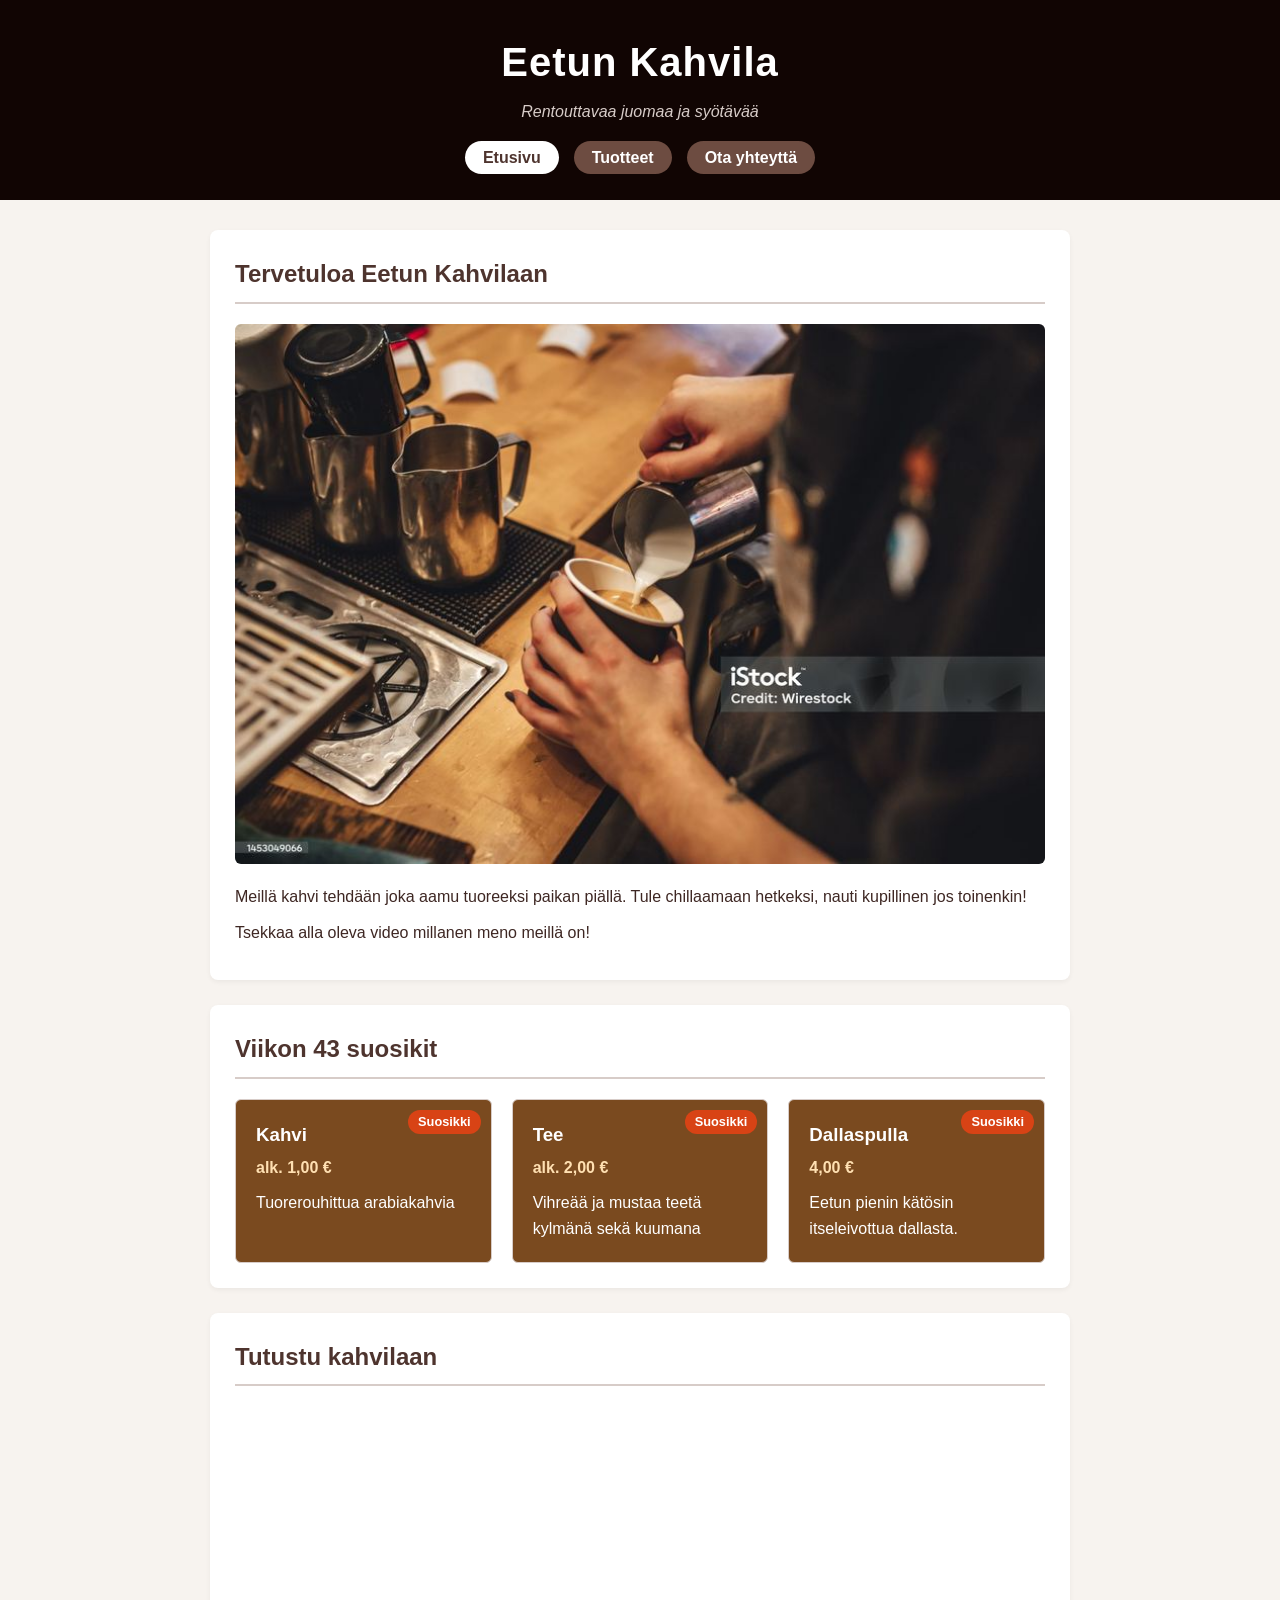
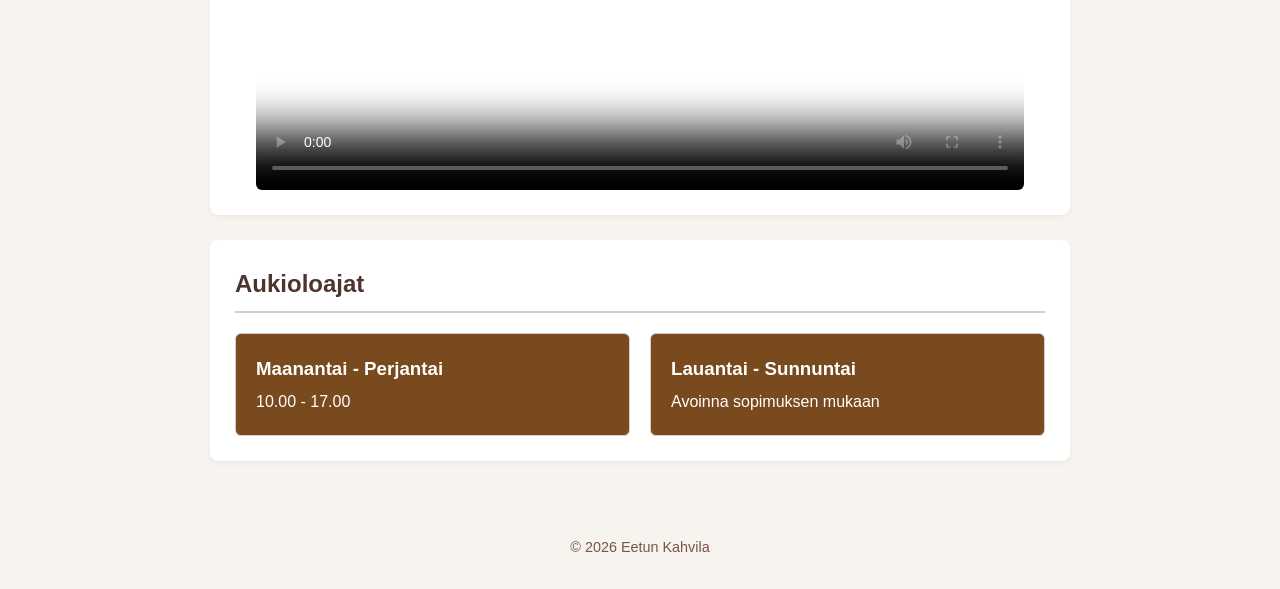
==== index.html @ de48a1c0 "Kahvilasivustot" ====
<!DOCTYPE html>
<html lang="fi">
<head>
  <meta charset="UTF-8">
  <meta name="viewport" content="width=device-width, initial-scale=1.0">
  <title>Eetun Kahvila - Etusivu</title>
  <link rel="stylesheet" href="css/tyylit.css">
</head>
<body>

  <header>
    <h1>Eetun Kahvila</h1>
    <p>Rentouttavaa juomaa ja syötävää</p>
    <nav>
      <ul>
        <li><a href="index.html" class="active" aria-current="page">Etusivu</a></li>
        <li><a href="tuotteet.html">Tuotteet</a></li>
        <li><a href="yhteystiedot.html">Ota yhteyttä</a></li>
      </ul>
    </nav>
  </header>

  <main>
    <section>
      <h2>Tervetuloa Eetun Kahvilaan</h2>
      <div class="esittely">
        <img src="images/barista.jpg" alt="Barista kaataa vaahdotettua maitoa latteen" width="800" height="534">
        <div class="esittely-teksti">
          <p>Meillä kahvi tehdään joka aamu tuoreeksi paikan piällä. Tule chillaamaan hetkeksi, nauti kupillinen jos toinenkin!</p>
          <p>Tsekkaa alla oleva video millanen meno meillä on!</p>
        </div>
      </div>
    </section>

    <section>
      <h2>Viikon 43 suosikit</h2>
      <div class="kortti-alue">
        <article class="kortti">
          <span class="merkki">Suosikki</span>
          <h3>Kahvi</h3>
          <p class="hinta">alk. 1,00 €</p>
          <p>Tuorerouhittua arabiakahvia</p>
        </article>

        <article class="kortti">
          <span class="merkki">Suosikki</span>
          <h3>Tee</h3>
          <p class="hinta">alk. 2,00 €</p>
          <p>Vihreää ja mustaa teetä kylmänä sekä kuumana</p>
        </article>

        <article class="kortti">
          <span class="merkki">Suosikki</span>
          <h3>Dallaspulla</h3>
          <p class="hinta">4,00 €</p>
          <p>Eetun pienin kätösin itseleivottua dallasta.</p>
        </article>
      </div>
    </section>

    <section>
      <h2>Tutustu kahvilaan</h2>
      <video controls width="768" height="432" poster="images/video-esikatselu.jpg">
        <source src="media/esittely.mp4" type="video/mp4">
        Selaimesi ei tue videota.
      </video>
    </section>

    <section>
      <h2>Aukioloajat</h2>
      <div class="aukiolo-alue">
        <article class="kortti">
          <h3>Maanantai - Perjantai</h3>
          <p>10.00 - 17.00</p>
        </article>

        <article class="kortti">
          <h3>Lauantai - Sunnuntai</h3>
          <p>Avoinna sopimuksen mukaan</p>
        </article>
      </div>
    </section>
  </main>

  <footer>
    <p>&copy; 2026 Eetun Kahvila</p>
  </footer>

</body>
</html>
---- css/tyylit.css ----
* {
  box-sizing: border-box;
  margin: 0;
  padding: 0;
}

body {
  font-family: 'Segoe UI', Tahoma, Geneva, Verdana, sans-serif;
  background-color: #f7f3ef;
  color: #3e2723;
  line-height: 1.6;
  display: flex;
  flex-direction: column;
  min-height: 100vh;
}

p {
  margin-bottom: 10px;
}

header {
  background-color: #110503;
  color: #ffffff;
  padding: 30px 20px;
  text-align: center;
}

header h1 {
  font-size: 2.5rem;
  margin-bottom: 5px;
  letter-spacing: 1px;
}

header p {
  color: #d7ccc8;
  font-style: italic;
  margin-bottom: 20px;
}

nav ul {
  list-style: none;
  display: flex;
  justify-content: center;
  gap: 15px;
  flex-wrap: wrap;
}

nav a {
  color: #ffffff;
  text-decoration: none;
  font-weight: bold;
  padding: 8px 18px;
  border-radius: 20px;
  background-color: #6d4c41;
  transition: all 0.3s ease;
}

nav a:hover {
  background-color: #d84315;
}

nav a:focus-visible {
  outline: 2px solid #d84315;
  outline-offset: 2px;
}

nav a.active {
  background-color: #ffffff;
  color: #4e342e;
}

main {
  flex: 1;
  width: 100%;
  max-width: 900px;
  margin: 30px auto;
  padding: 0 20px;
}

section {
  background: #ffffff;
  padding: 25px;
  margin-bottom: 25px;
  border-radius: 8px;
  box-shadow: 0 2px 5px rgba(0,0,0,0.05);
}

h2 {
  color: #4e342e;
  border-bottom: 2px solid #d7ccc8;
  padding-bottom: 8px;
  margin-bottom: 20px;
}

.kortti-alue {
  display: flex;
  gap: 20px;
  flex-wrap: wrap;
}

.kortti {
  position: relative;
  background-color: #7a4a1f;
  color: #ffffff;
  border: 1px solid #d7ccc8;
  border-radius: 6px;
  padding: 20px;
  flex: 1;
  min-width: 200px;
  transition: transform 0.2s ease;
}

.kortti:hover {
  transform: translateY(-5px);
}

.kortti h3 {
  color: #ffffff;
  margin-bottom: 5px;
}

.kortti p:last-child {
  margin-bottom: 0;
}

.kortti .hinta {
  font-weight: bold;
  color: #ffe0b2;
  margin-bottom: 10px;
}

.merkki {
  position: absolute;
  top: 10px;
  right: 10px;
  background: #d84315;
  color: #ffffff;
  padding: 2px 10px;
  border-radius: 12px;
  font-size: 0.8rem;
  font-weight: bold;
}

img {
  max-width: 100%;
  height: auto;
  border-radius: 6px;
}

.esittely {
  display: flex;
  gap: 20px;
  flex-wrap: wrap;
  align-items: center;
}

.esittely img {
  flex: 1 1 300px;
}

.esittely-teksti {
  flex: 1 1 300px;
}

.kuva {
  margin-bottom: 25px;
}

.kuva img {
  width: 100%;
  height: 300px;
  object-fit: cover;
  object-position: center 65%;
}

.kuva figcaption {
  font-size: 0.9rem;
  color: #795548;
  margin-top: 6px;
  font-style: italic;
}

video {
  display: block;
  width: 100%;
  max-width: 768px;
  height: auto;
  margin: 0 auto;
  border-radius: 6px;
}

.tuoteryhmat {
  display: grid;
  grid-template-columns: repeat(auto-fit, minmax(200px, 1fr));
  gap: 20px;
  margin-bottom: 25px;
}

.aukiolo-alue {
  display: grid;
  grid-template-columns: repeat(auto-fit, minmax(250px, 1fr));
  gap: 20px;
}

.taulukko-kaaro {
  overflow-x: auto;
}

table {
  width: 100%;
  border-collapse: collapse;
  margin-top: 10px;
}

th, td {
  padding: 12px 15px;
  text-align: left;
  border-bottom: 1px solid #e0e0e0;
}

th {
  background-color: #4e342e;
  color: white;
}

tbody tr:nth-child(even) {
  background-color: #fcf8f5;
}

tbody tr:hover {
  background-color: #f5ebe6;
}

.yhteys-lomake {
  display: flex;
  flex-direction: column;
  gap: 15px;
}

.lomake-ryhma {
  display: flex;
  flex-direction: column;
}

.lomake-ryhma label {
  font-weight: bold;
  margin-bottom: 5px;
  color: #4e342e;
}

.lomake-ryhma input,
.lomake-ryhma textarea {
  padding: 10px;
  border: 1px solid #ccc;
  border-radius: 4px;
  font-size: 1rem;
  font-family: inherit;
}

.laheta-nappi {
  background-color: #110503;
  color: white;
  padding: 12px;
  border: none;
  border-radius: 4px;
  font-size: 1rem;
  font-weight: bold;
  cursor: pointer;
  transition: background 0.3s ease;
}

.laheta-nappi:hover {
  background-color: #d84315;
}

/* FOOTER */
footer {
  text-align: center;
  padding: 20px;
  color: #795548;
  font-size: 0.9rem;
}

/* RESPONSIIVISUUS */
@media (max-width: 600px) {
  nav ul {
    flex-direction: column;
    align-items: center;
    gap: 8px;
  }
}
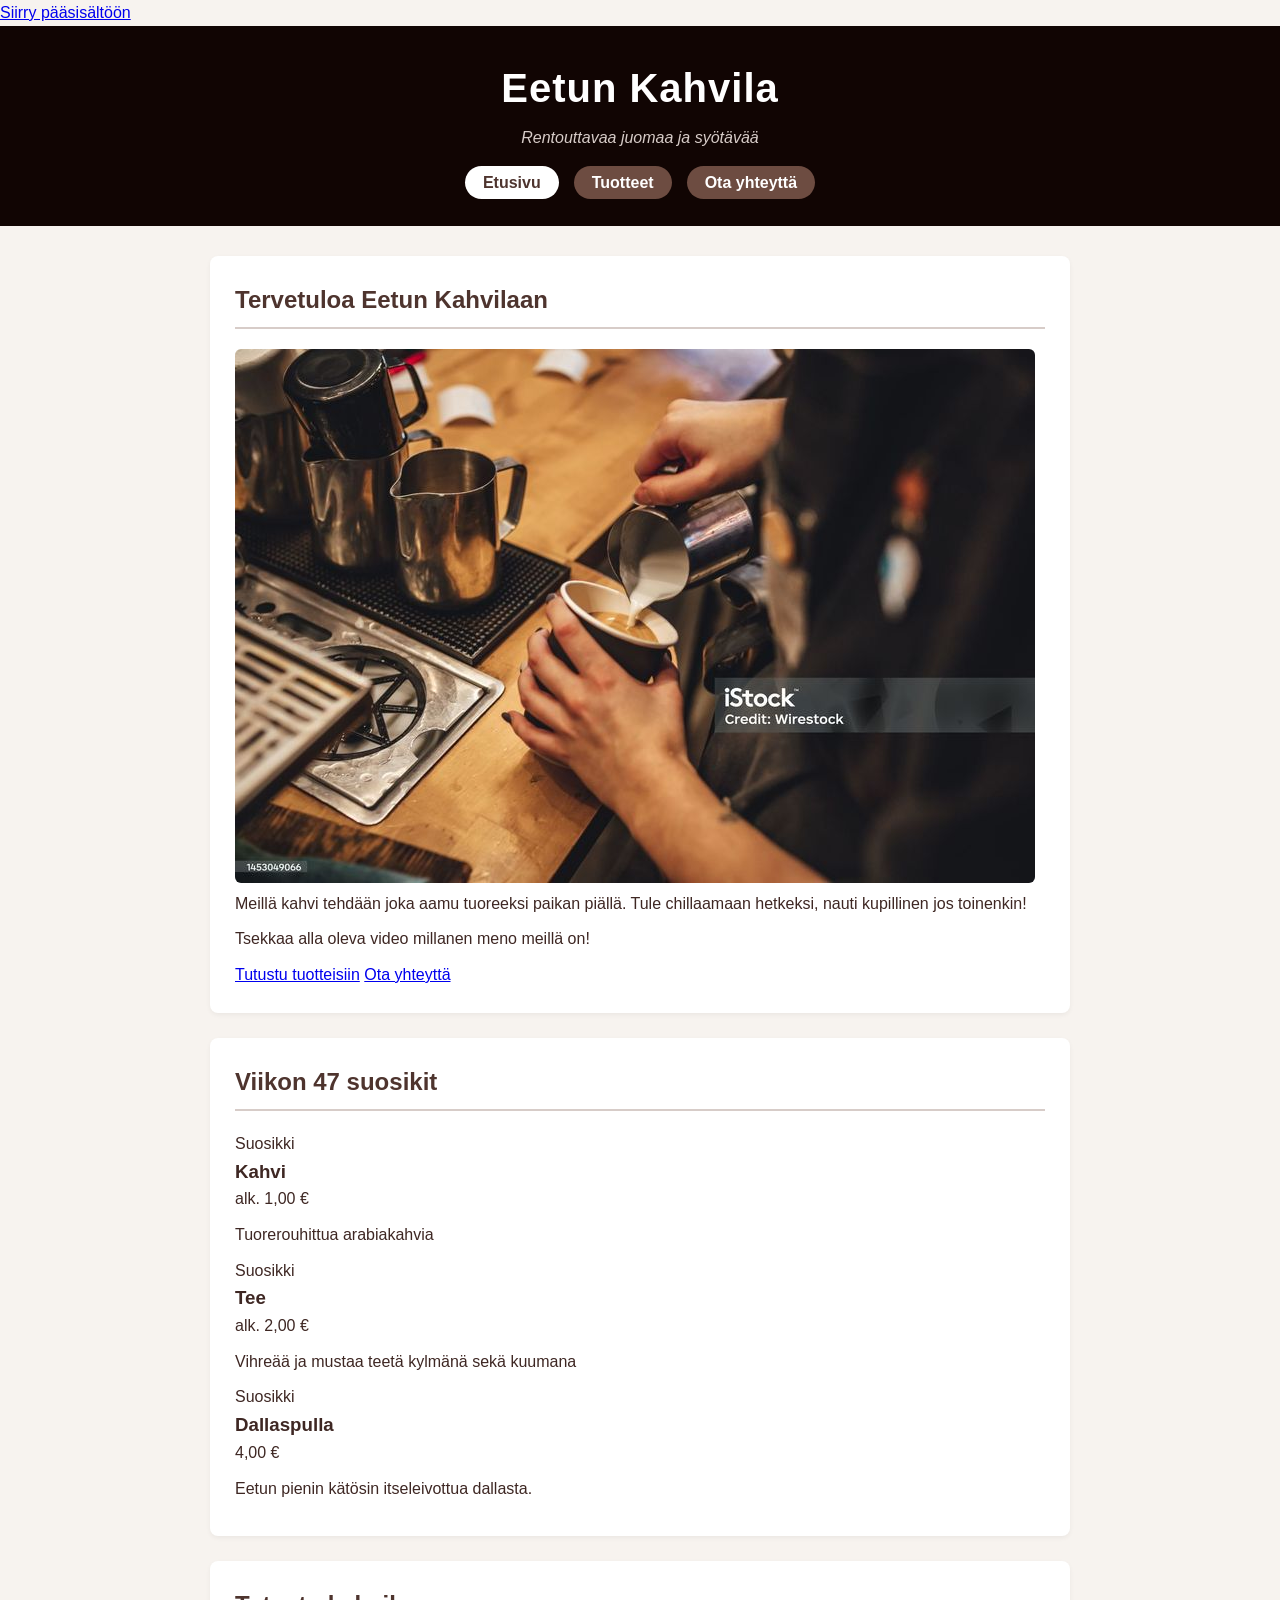
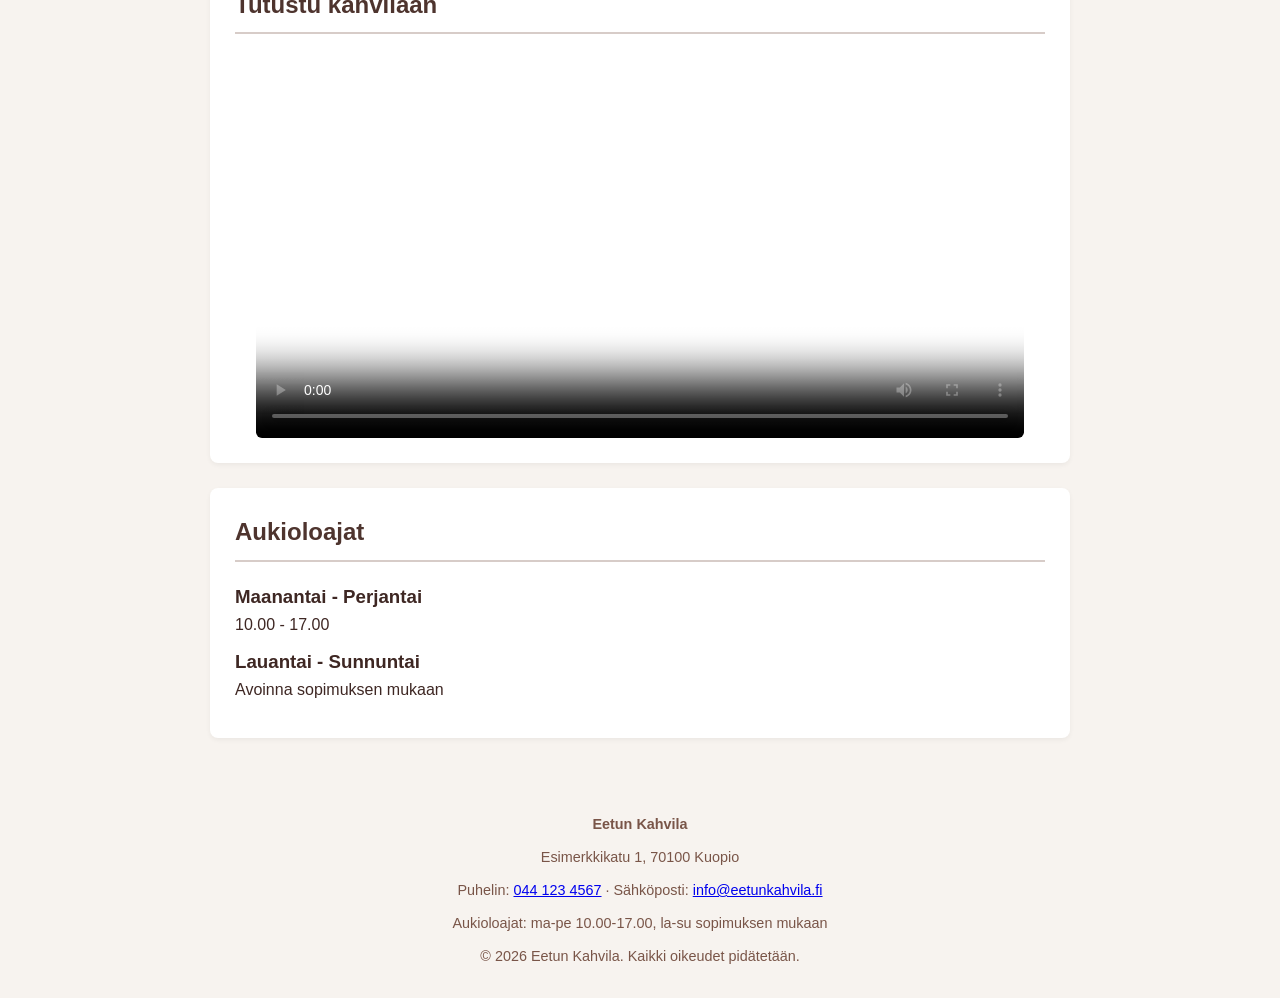
==== commit 85aaca9c: "Kahvila 17.11" ====
--- a/index.html
+++ b/index.html
@@ -1,18 +1,23 @@
-
 <!DOCTYPE html>
 <html lang="fi">
+
 <head>
   <meta charset="UTF-8">
   <meta name="viewport" content="width=device-width, initial-scale=1.0">
+  <meta name="description" content="Eetun Kahvila tarjoaa tuoretta kahvia, teetä ja itseleivottuja pullia. Tutustu viikon suosikkeihin ja aukioloaikoihin.">
   <title>Eetun Kahvila - Etusivu</title>
   <link rel="stylesheet" href="css/tyylit.css">
 </head>
+
 <body>
 
-  <header>
+  <a class="skip-link" href="#main-content">Siirry pääsisältöön</a>
+
+  <header class="site-header">
     <h1>Eetun Kahvila</h1>
-    <p>Rentouttavaa juomaa ja syötävää</p>
-    <nav>
+    <p class="site-tagline">Rentouttavaa juomaa ja syötävää</p>
+
+    <nav class="site-nav" aria-label="Päävalikko">
       <ul>
         <li><a href="index.html" class="active" aria-current="page">Etusivu</a></li>
         <li><a href="tuotteet.html">Tuotteet</a></li>
@@ -21,47 +26,62 @@
     </nav>
   </header>
 
-  <main>
+  <main id="main-content">
+
     <section>
       <h2>Tervetuloa Eetun Kahvilaan</h2>
-      <div class="esittely">
+
+      <div class="intro">
         <img src="images/barista.jpg" alt="Barista kaataa vaahdotettua maitoa latteen" width="800" height="534">
-        <div class="esittely-teksti">
+
+        <div class="intro-text">
           <p>Meillä kahvi tehdään joka aamu tuoreeksi paikan piällä. Tule chillaamaan hetkeksi, nauti kupillinen jos toinenkin!</p>
           <p>Tsekkaa alla oleva video millanen meno meillä on!</p>
+
+          <div class="buttons">
+            <a class="btn" href="tuotteet.html">Tutustu tuotteisiin</a>
+            <a class="btn secondary" href="yhteystiedot.html">Ota yhteyttä</a>
+          </div>
         </div>
       </div>
     </section>
 
     <section>
-      <h2>Viikon 43 suosikit</h2>
-      <div class="kortti-alue">
-        <article class="kortti">
-          <span class="merkki">Suosikki</span>
-          <h3>Kahvi</h3>
-          <p class="hinta">alk. 1,00 €</p>
-          <p>Tuorerouhittua arabiakahvia</p>
+      <h2>Viikon 47 suosikit</h2>
+
+      <div class="grid">
+        <article class="card">
+          <span class="badge">Suosikki</span>
+          <div class="card-body">
+            <h3>Kahvi</h3>
+            <p class="hinta">alk. 1,00 €</p>
+            <p>Tuorerouhittua arabiakahvia</p>
+          </div>
         </article>
 
-        <article class="kortti">
-          <span class="merkki">Suosikki</span>
-          <h3>Tee</h3>
-          <p class="hinta">alk. 2,00 €</p>
-          <p>Vihreää ja mustaa teetä kylmänä sekä kuumana</p>
+        <article class="card">
+          <span class="badge">Suosikki</span>
+          <div class="card-body">
+            <h3>Tee</h3>
+            <p class="hinta">alk. 2,00 €</p>
+            <p>Vihreää ja mustaa teetä kylmänä sekä kuumana</p>
+          </div>
         </article>
 
-        <article class="kortti">
-          <span class="merkki">Suosikki</span>
-          <h3>Dallaspulla</h3>
-          <p class="hinta">4,00 €</p>
-          <p>Eetun pienin kätösin itseleivottua dallasta.</p>
+        <article class="card">
+          <span class="badge">Suosikki</span>
+          <div class="card-body">
+            <h3>Dallaspulla</h3>
+            <p class="hinta">4,00 €</p>
+            <p>Eetun pienin kätösin itseleivottua dallasta.</p>
+          </div>
         </article>
       </div>
     </section>
 
     <section>
       <h2>Tutustu kahvilaan</h2>
-      <video controls width="768" height="432" poster="images/video-esikatselu.jpg">
+      <video controls preload="metadata" width="768" height="432" poster="images/video-esikatselu.jpg">
         <source src="media/esittely.mp4" type="video/mp4">
         Selaimesi ei tue videota.
       </video>
@@ -69,23 +89,37 @@
 
     <section>
       <h2>Aukioloajat</h2>
-      <div class="aukiolo-alue">
-        <article class="kortti">
-          <h3>Maanantai - Perjantai</h3>
-          <p>10.00 - 17.00</p>
+
+      <div class="grid grid-2">
+        <article class="card">
+          <div class="card-body">
+            <h3>Maanantai - Perjantai</h3>
+            <p>10.00 - 17.00</p>
+          </div>
         </article>
 
-        <article class="kortti">
-          <h3>Lauantai - Sunnuntai</h3>
-          <p>Avoinna sopimuksen mukaan</p>
+        <article class="card">
+          <div class="card-body">
+            <h3>Lauantai - Sunnuntai</h3>
+            <p>Avoinna sopimuksen mukaan</p>
+          </div>
         </article>
       </div>
     </section>
+
   </main>
 
-  <footer>
-    <p>&copy; 2026 Eetun Kahvila</p>
+  <footer class="site-footer">
+    <p><strong>Eetun Kahvila</strong></p>
+    <p>Esimerkkikatu 1, 70100 Kuopio</p>
+    <p>
+      Puhelin: <a href="tel:+358441234567">044 123 4567</a> ·
+      Sähköposti: <a href="mailto:info@eetunkahvila.fi">info@eetunkahvila.fi</a>
+    </p>
+    <p>Aukioloajat: ma-pe 10.00-17.00, la-su sopimuksen mukaan</p>
+    <p>&copy; 2026 Eetun Kahvila. Kaikki oikeudet pidätetään.</p>
   </footer>
 
 </body>
+
 </html>
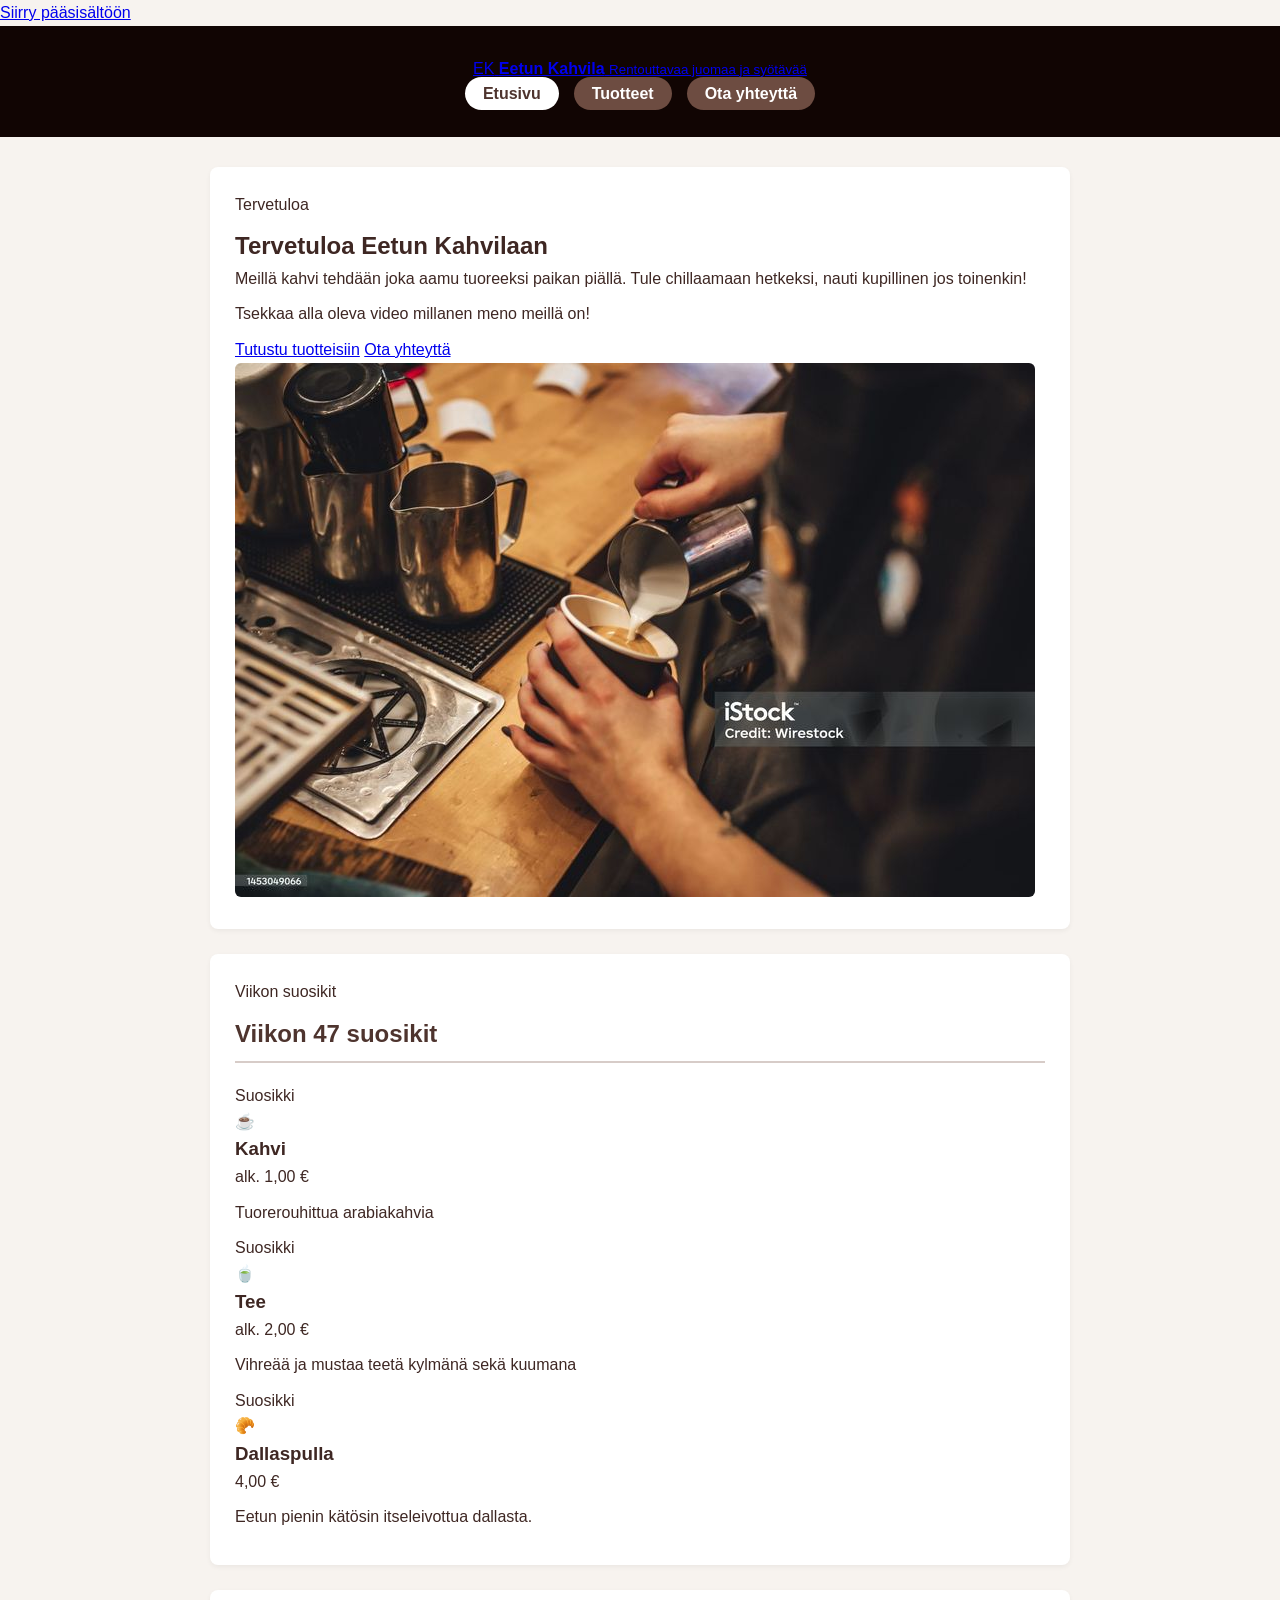
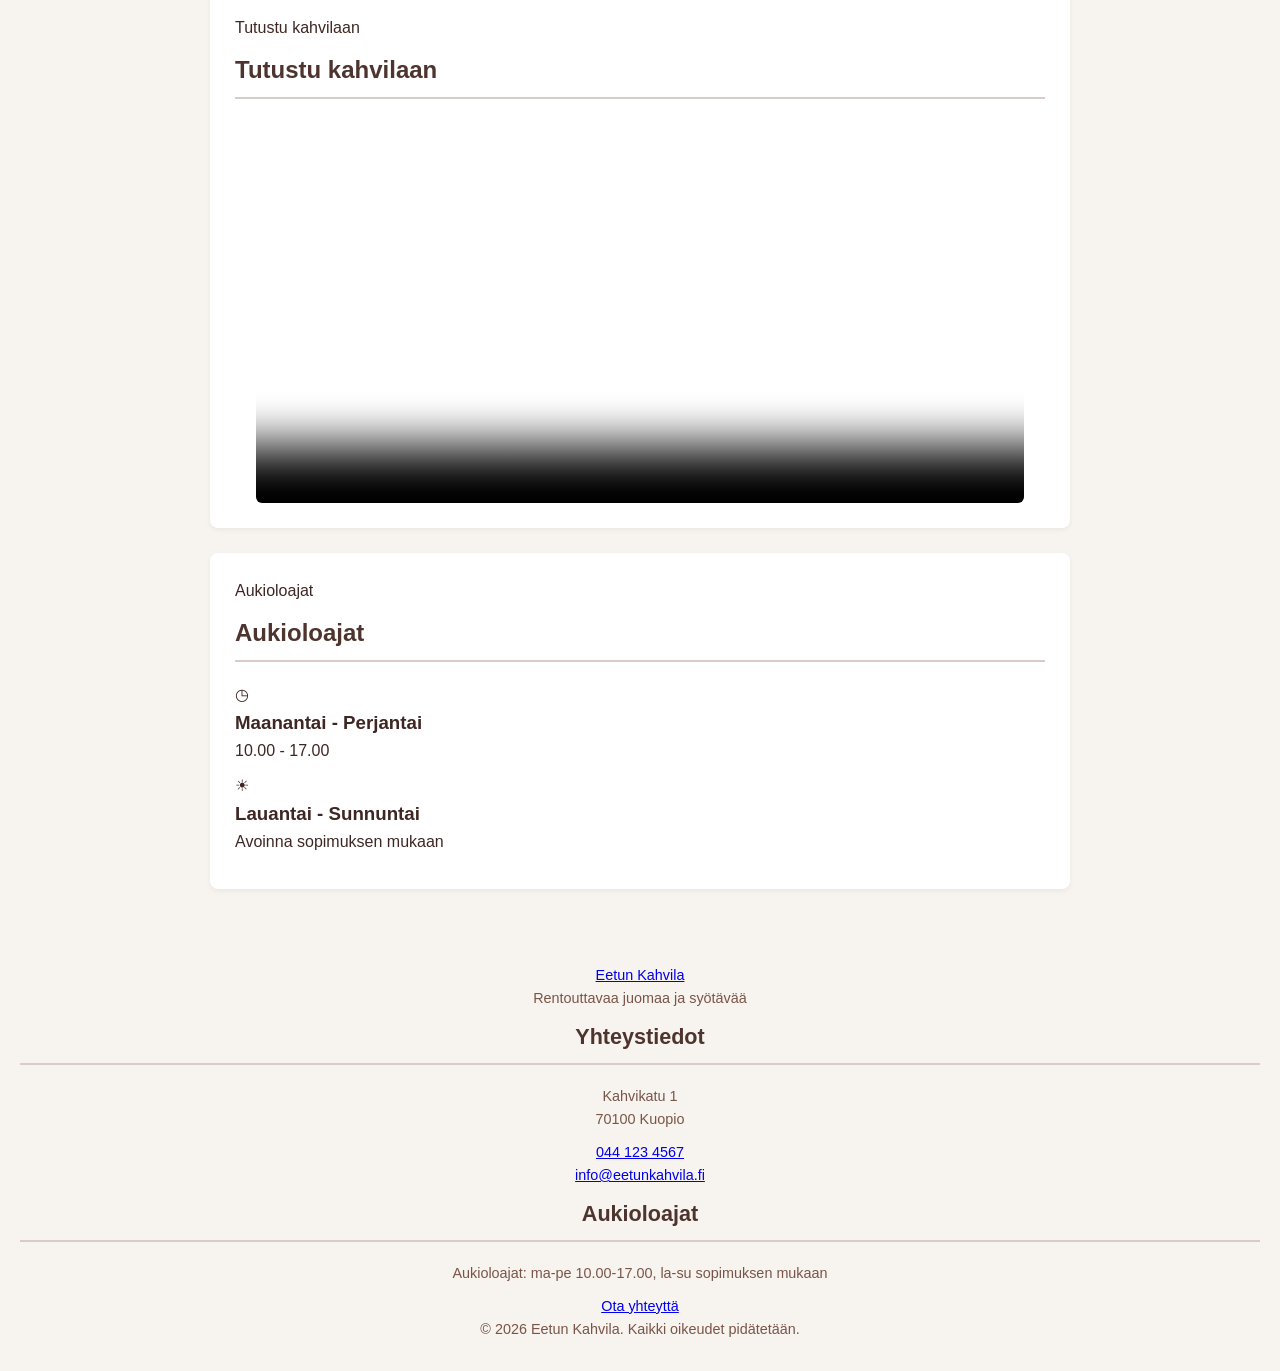
==== commit 42d464b4: "Päivitetty versio" ====
--- a/index.html
+++ b/index.html
@@ -1,6 +1,6 @@
+
 <!DOCTYPE html>
 <html lang="fi">
-
 <head>
   <meta charset="UTF-8">
   <meta name="viewport" content="width=device-width, initial-scale=1.0">
@@ -10,96 +10,122 @@
 </head>
 
 <body>
-
   <a class="skip-link" href="#main-content">Siirry pääsisältöön</a>
 
   <header class="site-header">
-    <h1>Eetun Kahvila</h1>
-    <p class="site-tagline">Rentouttavaa juomaa ja syötävää</p>
+    <div class="header-inner">
+      <a class="brand" href="index.html">
+        <span class="brand-mark">EK</span>
+        <span>
+          <strong>Eetun Kahvila</strong>
+          <small>Rentouttavaa juomaa ja syötävää</small>
+        </span>
+      </a>
 
-    <nav class="site-nav" aria-label="Päävalikko">
-      <ul>
-        <li><a href="index.html" class="active" aria-current="page">Etusivu</a></li>
-        <li><a href="tuotteet.html">Tuotteet</a></li>
-        <li><a href="yhteystiedot.html">Ota yhteyttä</a></li>
-      </ul>
-    </nav>
+      <nav class="site-nav" aria-label="Päävalikko">
+        <ul>
+          <li><a href="index.html" class="active" aria-current="page">Etusivu</a></li>
+          <li><a href="tuotteet.html">Tuotteet</a></li>
+          <li><a href="yhteystiedot.html">Ota yhteyttä</a></li>
+        </ul>
+      </nav>
+    </div>
   </header>
 
   <main id="main-content">
 
-    <section>
-      <h2>Tervetuloa Eetun Kahvilaan</h2>
+    <section class="hero">
+      <div class="hero-copy">
+        <p class="eyebrow">Tervetuloa</p>
+        <h1>Tervetuloa Eetun Kahvilaan</h1>
 
-      <div class="intro">
-        <img src="images/barista.jpg" alt="Barista kaataa vaahdotettua maitoa latteen" width="800" height="534">
+        <p>Meillä kahvi tehdään joka aamu tuoreeksi paikan piällä. Tule chillaamaan hetkeksi, nauti kupillinen jos toinenkin!</p>
 
-        <div class="intro-text">
-          <p>Meillä kahvi tehdään joka aamu tuoreeksi paikan piällä. Tule chillaamaan hetkeksi, nauti kupillinen jos toinenkin!</p>
-          <p>Tsekkaa alla oleva video millanen meno meillä on!</p>
+        <p>Tsekkaa alla oleva video millanen meno meillä on!</p>
 
-          <div class="buttons">
-            <a class="btn" href="tuotteet.html">Tutustu tuotteisiin</a>
-            <a class="btn secondary" href="yhteystiedot.html">Ota yhteyttä</a>
-          </div>
+        <div class="buttons">
+          <a class="btn" href="tuotteet.html">Tutustu tuotteisiin</a>
+          <a class="btn btn-outline" href="yhteystiedot.html">Ota yhteyttä</a>
         </div>
+      </div>
+
+      <div class="hero-image">
+        <img src="images/barista.jpg"
+             alt="Barista kaataa vaahdotettua maitoa latteen"
+             width="800" height="534">
       </div>
     </section>
 
-    <section>
-      <h2>Viikon 47 suosikit</h2>
+    <section class="section">
+      <div class="section-heading">
+        <p class="eyebrow">Viikon suosikit</p>
+        <h2>Viikon 47 suosikit</h2>
+      </div>
 
       <div class="grid">
         <article class="card">
           <span class="badge">Suosikki</span>
+          <div class="card-icon">☕</div>
           <div class="card-body">
             <h3>Kahvi</h3>
-            <p class="hinta">alk. 1,00 €</p>
+            <p class="price">alk. 1,00 €</p>
             <p>Tuorerouhittua arabiakahvia</p>
           </div>
         </article>
 
         <article class="card">
           <span class="badge">Suosikki</span>
+          <div class="card-icon">🍵</div>
           <div class="card-body">
             <h3>Tee</h3>
-            <p class="hinta">alk. 2,00 €</p>
+            <p class="price">alk. 2,00 €</p>
             <p>Vihreää ja mustaa teetä kylmänä sekä kuumana</p>
           </div>
         </article>
 
         <article class="card">
           <span class="badge">Suosikki</span>
+          <div class="card-icon">🥐</div>
           <div class="card-body">
             <h3>Dallaspulla</h3>
-            <p class="hinta">4,00 €</p>
+            <p class="price">4,00 €</p>
             <p>Eetun pienin kätösin itseleivottua dallasta.</p>
           </div>
         </article>
       </div>
     </section>
 
-    <section>
-      <h2>Tutustu kahvilaan</h2>
-      <video controls preload="metadata" width="768" height="432" poster="images/video-esikatselu.jpg">
+    <section class="section video-section">
+      <div class="section-heading">
+        <p class="eyebrow">Tutustu kahvilaan</p>
+        <h2>Tutustu kahvilaan</h2>
+      </div>
+
+      <video controls preload="metadata" width="768" height="432"
+             poster="images/video-esikatselu.jpg">
         <source src="media/esittely.mp4" type="video/mp4">
         Selaimesi ei tue videota.
       </video>
     </section>
 
-    <section>
-      <h2>Aukioloajat</h2>
+    <section class="section">
+      <div class="section-heading">
+        <p class="eyebrow">Aukioloajat</p>
+        <h2>Aukioloajat</h2>
+      </div>
 
-      <div class="grid grid-2">
-        <article class="card">
-          <div class="card-body">
+      <div class="hours-grid">
+        <article class="hours-card">
+          <span class="hours-icon">◷</span>
+          <div>
             <h3>Maanantai - Perjantai</h3>
             <p>10.00 - 17.00</p>
           </div>
         </article>
 
-        <article class="card">
-          <div class="card-body">
+        <article class="hours-card">
+          <span class="hours-icon">☀</span>
+          <div>
             <h3>Lauantai - Sunnuntai</h3>
             <p>Avoinna sopimuksen mukaan</p>
           </div>
@@ -110,16 +136,32 @@
   </main>
 
   <footer class="site-footer">
-    <p><strong>Eetun Kahvila</strong></p>
-    <p>Esimerkkikatu 1, 70100 Kuopio</p>
-    <p>
-      Puhelin: <a href="tel:+358441234567">044 123 4567</a> ·
-      Sähköposti: <a href="mailto:info@eetunkahvila.fi">info@eetunkahvila.fi</a>
-    </p>
-    <p>Aukioloajat: ma-pe 10.00-17.00, la-su sopimuksen mukaan</p>
-    <p>&copy; 2026 Eetun Kahvila. Kaikki oikeudet pidätetään.</p>
+    <div class="footer-inner">
+      <div class="footer-about">
+        <a class="footer-brand" href="index.html">Eetun Kahvila</a>
+        <p>Rentouttavaa juomaa ja syötävää</p>
+      </div>
+
+      <div class="footer-column">
+        <h2>Yhteystiedot</h2>
+        <p>Kahvikatu 1<br>70100 Kuopio</p>
+        <p>
+          <a href="tel:+358441234567">044 123 4567</a><br>
+          <a href="mailto:info@eetunkahvila.fi">info@eetunkahvila.fi</a>
+        </p>
+      </div>
+
+      <div class="footer-column">
+        <h2>Aukioloajat</h2>
+        <p>Aukioloajat: ma-pe 10.00-17.00, la-su sopimuksen mukaan</p>
+        <a class="footer-link" href="yhteystiedot.html">Ota yhteyttä</a>
+      </div>
+    </div>
+
+    <div class="footer-bottom">
+      <p>&copy; 2026 Eetun Kahvila. Kaikki oikeudet pidätetään.</p>
+    </div>
   </footer>
 
 </body>
-
-</html>+</html>
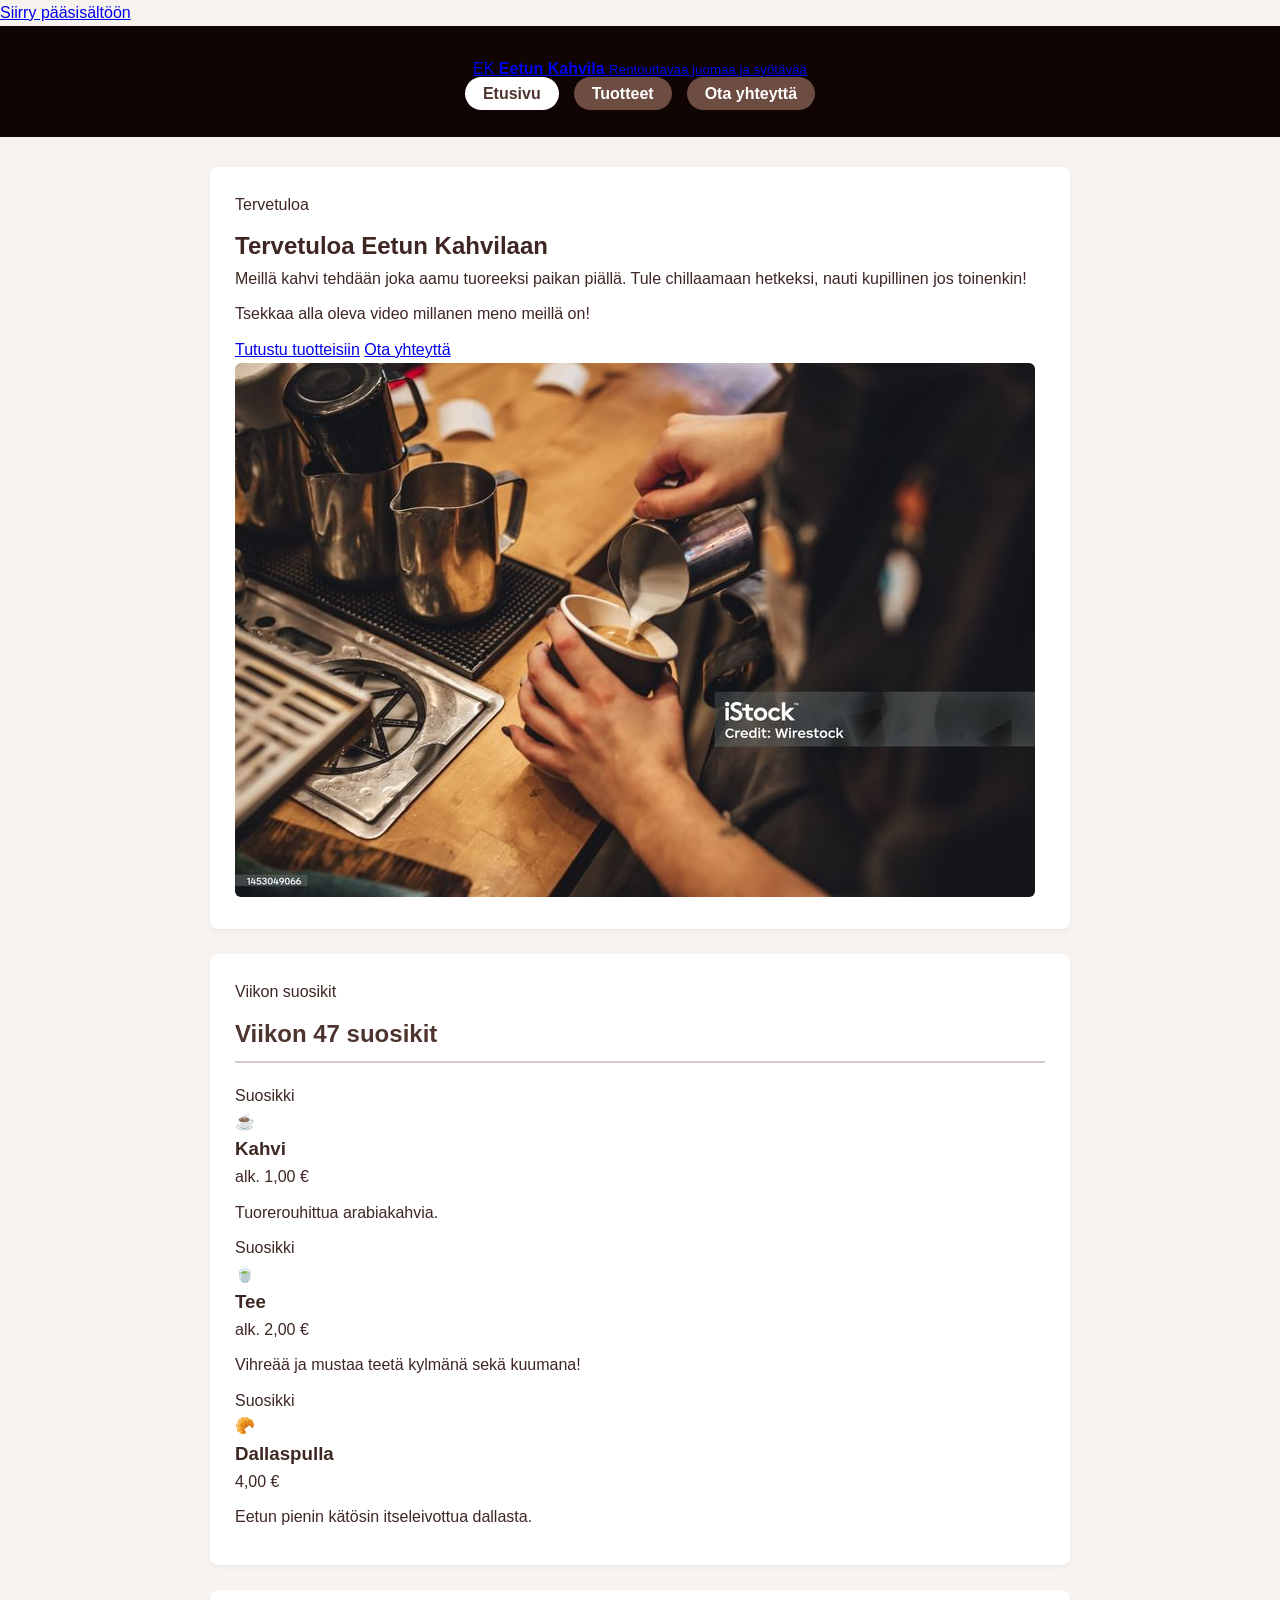
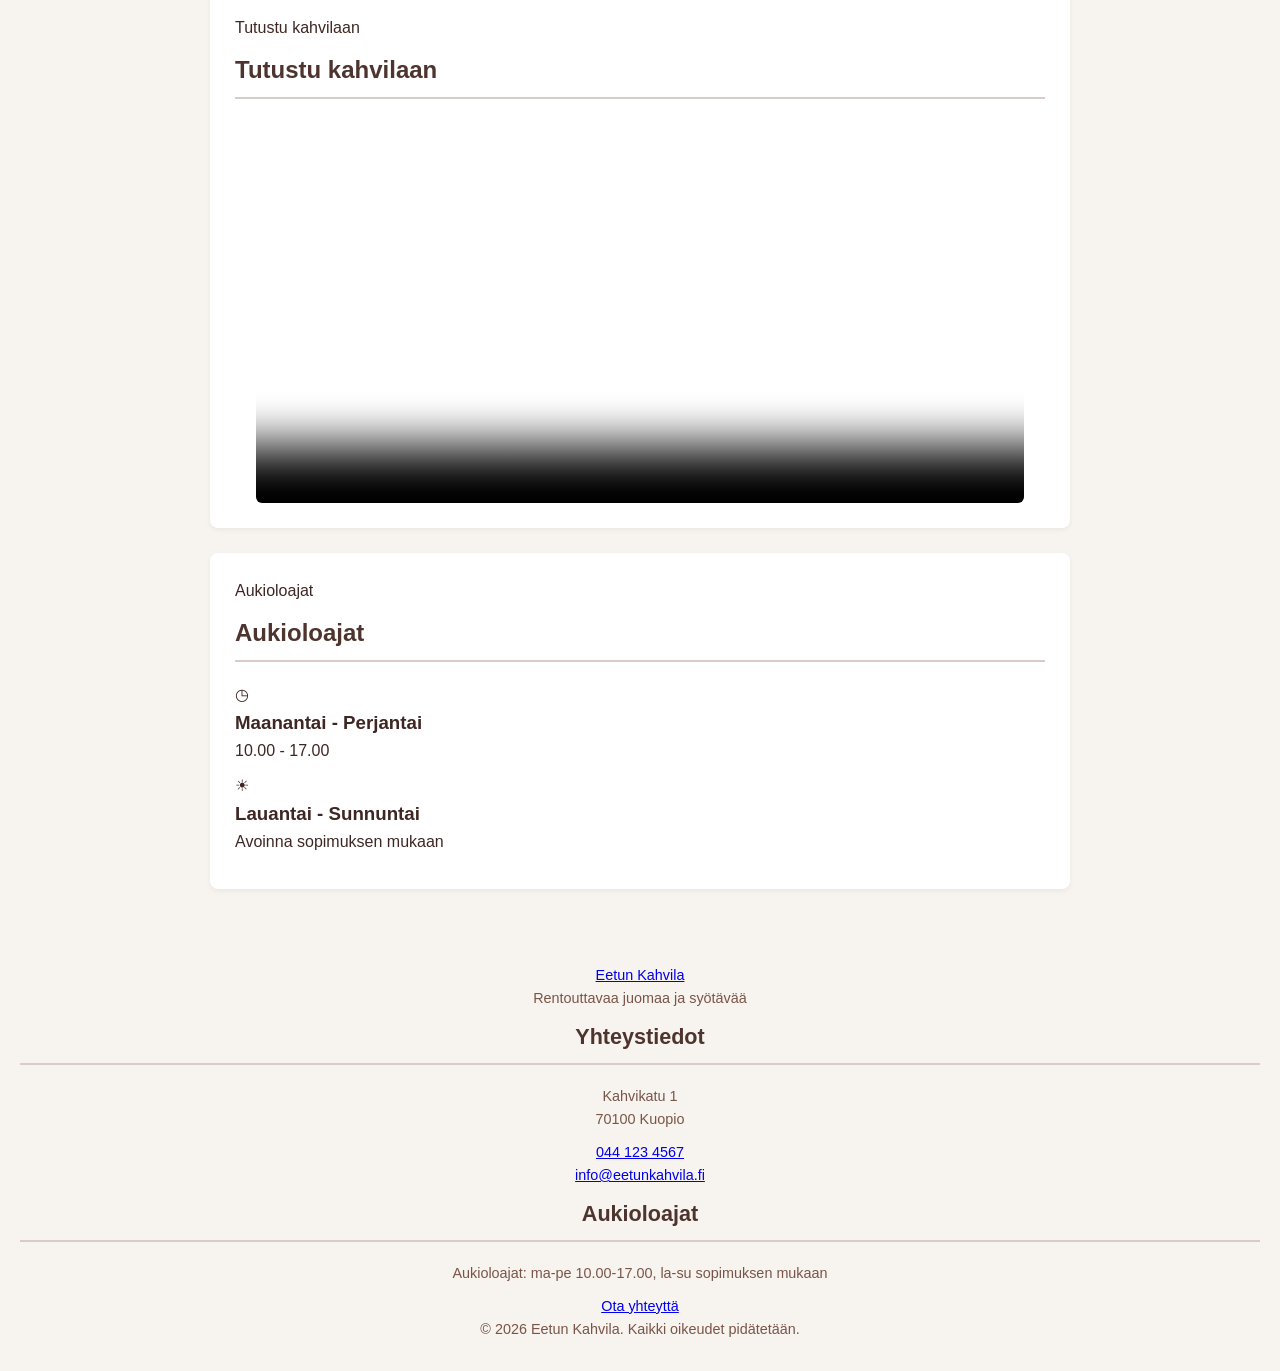
==== commit 4c01d158: "Nyt toimii" ====
--- a/index.html
+++ b/index.html
@@ -69,7 +69,7 @@
           <div class="card-body">
             <h3>Kahvi</h3>
             <p class="price">alk. 1,00 €</p>
-            <p>Tuorerouhittua arabiakahvia</p>
+            <p>Tuorerouhittua arabiakahvia.</p>
           </div>
         </article>
 
@@ -79,7 +79,7 @@
           <div class="card-body">
             <h3>Tee</h3>
             <p class="price">alk. 2,00 €</p>
-            <p>Vihreää ja mustaa teetä kylmänä sekä kuumana</p>
+            <p>Vihreää ja mustaa teetä kylmänä sekä kuumana!</p>
           </div>
         </article>
 
